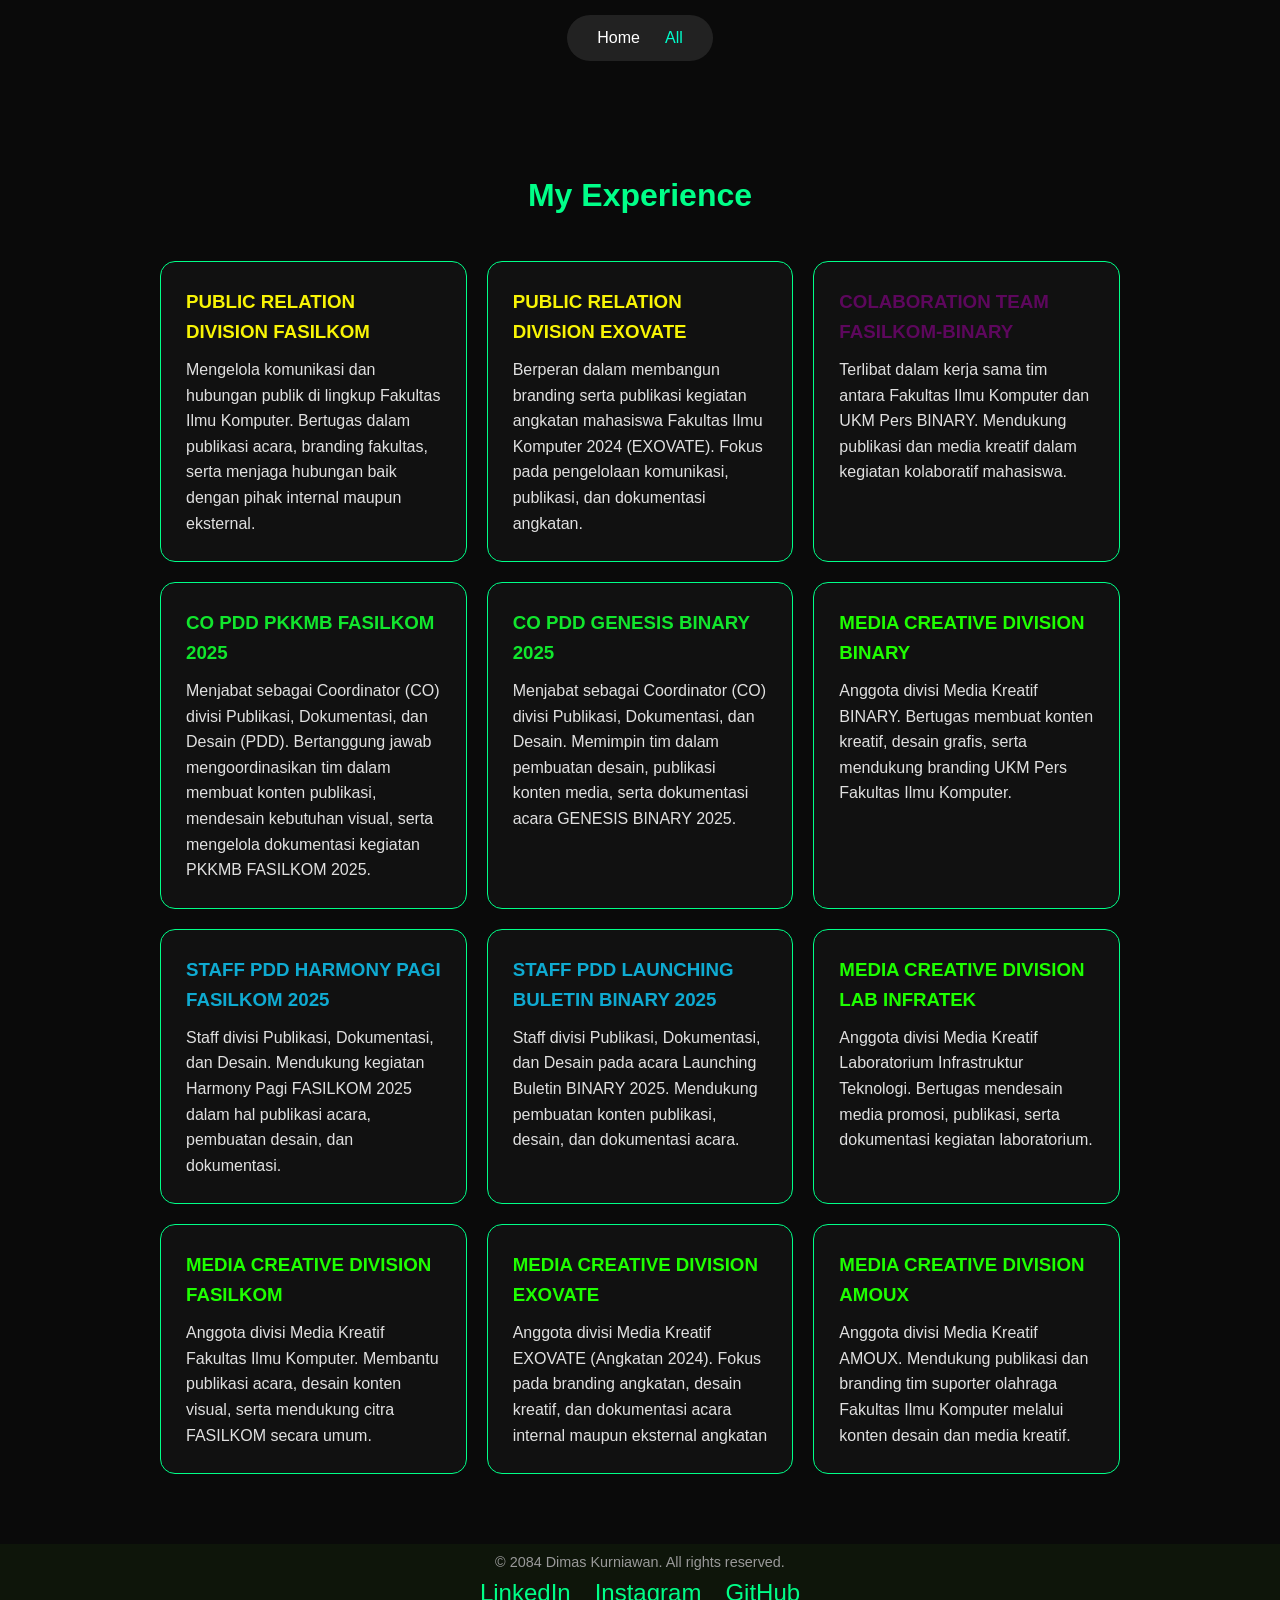
==== experience.html @ d2fc6486 "Initial commit" ====
<!DOCTYPE html>
<html lang="id">
<head>
  <meta charset="UTF-8">
  <meta name="viewport" content="width=device-width, initial-scale=1.0">
  <title>My Experience | Dimas Kurniawan</title>
  <link rel="stylesheet" href="https://cdnjs.cloudflare.com/ajax/libs/font-awesome/6.5.0/css/all.min.css">
  <link rel="stylesheet" href="style.css">
</head>
<body>

  <!-- NAVBAR -->
  <nav class="navbar">
    <div class="nav-container">
      <ul class="nav-links">
        <li><a href="index.html">Home</a></li>
        <li><a href="experience.html" class="active">All</a></li>
      </ul>
    </div>
  </nav>

  <!-- SECTION PENGALAMAN -->
  <section class="projects-section" style="margin-top:100px;">
    <h2>My Experience</h2>
    <div class="projects">

      <div class="card_1">
        <h3>PUBLIC RELATION DIVISION FASILKOM</h3>
        <p>Mengelola komunikasi dan hubungan publik di lingkup Fakultas Ilmu Komputer. Bertugas dalam publikasi acara, branding fakultas, serta menjaga hubungan baik dengan pihak internal maupun eksternal.</p>
      </div>

      <div class="card_1">
        <h3>PUBLIC RELATION DIVISION EXOVATE</h3>
        <p>Berperan dalam membangun branding serta publikasi kegiatan angkatan mahasiswa Fakultas Ilmu Komputer 2024 (EXOVATE). Fokus pada pengelolaan komunikasi, publikasi, dan dokumentasi angkatan.</p>
      </div>

      <div class="card_0">
        <h3>COLABORATION TEAM FASILKOM-BINARY</h3>
        <p>Terlibat dalam kerja sama tim antara Fakultas Ilmu Komputer dan UKM Pers BINARY. Mendukung publikasi dan media kreatif dalam kegiatan kolaboratif mahasiswa.</p>
      </div>

      <div class="card_2">
        <h3>CO PDD PKKMB FASILKOM 2025</h3>
        <p>Menjabat sebagai Coordinator (CO) divisi Publikasi, Dokumentasi, dan Desain (PDD).
        Bertanggung jawab mengoordinasikan tim dalam membuat konten publikasi, mendesain kebutuhan visual, serta mengelola dokumentasi kegiatan PKKMB FASILKOM 2025.</p>
      </div>

      <div class="card_2">
        <h3>CO PDD GENESIS BINARY 2025</h3>
        <p>Menjabat sebagai Coordinator (CO) divisi Publikasi, Dokumentasi, dan Desain.
        Memimpin tim dalam pembuatan desain, publikasi konten media, serta dokumentasi acara GENESIS BINARY 2025.</p>
      </div>

      <div class="card">
        <h3>MEDIA CREATIVE DIVISION BINARY</h3>
        <p>Anggota divisi Media Kreatif BINARY. Bertugas membuat konten kreatif, desain grafis, serta mendukung branding UKM Pers Fakultas Ilmu Komputer.</p>
      </div>

      <div class="card_3">
        <h3>STAFF PDD HARMONY PAGI FASILKOM 2025</h3>
        <p>Staff divisi Publikasi, Dokumentasi, dan Desain. Mendukung kegiatan Harmony Pagi FASILKOM 2025 dalam hal publikasi acara, pembuatan desain, dan dokumentasi.</p>
      </div>

      <div class="card_3">
        <h3>STAFF PDD LAUNCHING BULETIN BINARY 2025</h3>
        <p>Staff divisi Publikasi, Dokumentasi, dan Desain pada acara Launching Buletin BINARY 2025. Mendukung pembuatan konten publikasi, desain, dan dokumentasi acara.</p>
      </div>

      <div class="card">
        <h3>MEDIA CREATIVE DIVISION LAB INFRATEK</h3>
        <p>Anggota divisi Media Kreatif Laboratorium Infrastruktur Teknologi. Bertugas mendesain media promosi, publikasi, serta dokumentasi kegiatan laboratorium.</p>
      </div>

      <div class="card">
        <h3>MEDIA CREATIVE DIVISION FASILKOM</h3>
        <p>Anggota divisi Media Kreatif Fakultas Ilmu Komputer. Membantu publikasi acara, desain konten visual, serta mendukung citra FASILKOM secara umum.</p>
      </div>

      <div class="card">
        <h3>MEDIA CREATIVE DIVISION EXOVATE</h3>
        <p>Anggota divisi Media Kreatif EXOVATE (Angkatan 2024). Fokus pada branding angkatan, desain kreatif, dan dokumentasi acara internal maupun eksternal angkatan</p>
      </div>

      <div class="card">
        <h3>MEDIA CREATIVE DIVISION AMOUX</h3>
        <p>Anggota divisi Media Kreatif AMOUX. Mendukung publikasi dan branding tim suporter olahraga Fakultas Ilmu Komputer melalui konten desain dan media kreatif.</p>
      </div>

    </div>
  </section>

  <!-- FOOTER -->
  <footer>
    <p>&copy; 2084 Dimas Kurniawan. All rights reserved.</p>
    <div class="socials">
      <a href="https://id.linkedin.com/in/dimas-kurniawan-h" target="_blank">LinkedIn</a>
      <a href="https://www.instagram.com/dmskrnwnhrynt" target="_blank">Instagram</a>
      <a href="https://github.com/Dimas1007" target="_blank">GitHub</a>
    </div>
  </footer>

</body>
</html>
---- style.css ----
/* Reset */
* {
  margin: 0;
  padding: 0;
  box-sizing: border-box;
}

body {
  font-family: "Segoe UI", sans-serif;
  background: #0a0a0a;
  color: #e0e0e0;
  line-height: 1.6;
}

/* ===== NAVBAR TRANSPARAN ===== */
.navbar {
  position: fixed;
  top: 0;
  width: 100%;
  padding: 15px 60px;
  display: flex;
  justify-content: center;
  align-items: center;
  background: transparent;
  z-index: 1000;
  transition: 0.3s;
}

/* Tambahan efek sedikit saat discroll */
.navbar.scrolled {
  background: rgba(0, 0, 0, 0.6);
  backdrop-filter: blur(10px);
  box-shadow: 0 4px 15px rgba(0, 0, 0, 0.3);
}

.nav-container {
  display: flex;
  align-items: center;
  justify-content: center;
  width: 100%;
}

/* ===== MENU ===== */
.nav-links {
  list-style: none;
  display: flex;
  gap: 25px;
  background: rgba(255, 255, 255, 0.1);
  padding: 10px 30px;
  border-radius: 30px;
  backdrop-filter: blur(10px);
}

.nav-links a {
  color: #fff;
  text-decoration: none;
  font-weight: 500;
  transition: 0.3s;
}

.nav-links a:hover,
.nav-links a.active {
  color: #00ffcc;
}


/* Tambahkan jarak agar konten tidak tertutup navbar */
header.hero, section {
  scroll-margin-top: 80px;
}

html {
  scroll-behavior: smooth;
}

/* HERO */
.hero {
  height: 100vh;
  background: url('https://picsum.photos/1920/1080?blur') center/cover no-repeat;
  position: relative;
}

.hero .overlay {
  background: rgba(0, 0, 0, 0.7);
  height: 100%;
  display: flex;
  flex-direction: column;
  justify-content: center;
  align-items: center;
  text-align: center;
  padding: 20px;
}

.hero h1 {
  font-size: 3rem;
  color: #00ff88;
  margin-bottom: 15px;
}

.hero p {
  font-size: 1.3rem;
  margin-bottom: 25px;
  color: #b5ffc7;
}

.hero button {
  padding: 12px 25px;
  font-size: 1rem;
  border: 2px solid #00ff88;
  background: transparent;
  color: #00ff88;
  border-radius: 30px;
  cursor: pointer;
  transition: 0.3s;
}

.hero button:hover {
  background: #00ff88;
  color: #0a0a0a;
}

/* Sections */
section {
  padding: 70px 20px;
  max-width: 1000px;
  margin: auto;
}

section h2 {
  text-align: center;
  color: #00ff88;
  font-size: 2rem;
  margin-bottom: 40px;
}

.about p {
  text-align: center;
  max-width: 700px;
  margin: auto;
  color: #ccc;
  font-size: 1.1rem;
}

/* Sosial Media Icons di About */
.social-icons {
  margin-top: 25px;
  text-align: center;
}

.social-icons a {
  color: #00ff88;
  font-size: 1.8rem;
  margin: 0 12px;
  transition: transform 0.3s ease, color 0.3s ease;
}

.social-icons a:hover {
  color: #ffffff;
  transform: scale(1.3);
}

.social-icons {
  opacity: 0;
  transform: translateY(20px);
  animation: fadeInUp 1s ease forwards;
  animation-delay: 0.3s;
}

@keyframes fadeInUp {
  to {
    opacity: 1;
    transform: translateY(0);
  }
}

/* ===== PROJECT SECTION ===== */

.projects {
  display: grid;
  grid-template-columns: repeat(auto-fit, minmax(260px, 1fr));
  gap: 20px;
}

.profile-pic {
  width: 150px;
  height: 150px;
  border-radius: 50%;
  object-fit: cover;
  margin: 20px auto;
  display: block;
  border: 3px solid #00ff88;
  box-shadow: 0 4px 10px rgba(0, 255, 136, 0.4);
}
.card {
  background: #111;
  padding: 25px;
  border-radius: 15px;
  border: 1px solid #00ff88;
  transition: transform 0.3s ease, box-shadow 0.3s ease;
}

.card:hover {
  transform: translateY(-10px);
  box-shadow: 0 0 20px #0a1f5c;
}

.card h3 {
  color: #1eff00;
  margin-bottom: 10px;
}

.card_0 {
  background: #111;
  padding: 25px;
  border-radius: 15px;
  border: 1px solid #00ff88;
  transition: transform 0.3s ease, box-shadow 0.3s ease;
}

.card_0:hover {
  transform: translateY(-10px);
  box-shadow: 0 0 20px #0a1f5c;
}

.card_0 h3 {
  color: #800380af;
  margin-bottom: 10px;
}

.card_1 {
  background: #111;
  padding: 25px;
  border-radius: 15px;
  border: 1px solid #00ff88;
  transition: transform 0.3s ease, box-shadow 0.3s ease;
}

.card_1:hover {
  transform: translateY(-10px);
  box-shadow: 0 0 20px #0a1f5c;
}

.card_1 h3 {
  color: #f8f405;
  margin-bottom: 10px;
}

.card_2 {
  background: #111;
  padding: 25px;
  border-radius: 15px;
  border: 1px solid #00ff88;
  transition: transform 0.3s ease, box-shadow 0.3s ease;
}

.card_2:hover {
  transform: translateY(-10px);
  box-shadow: 0 0 20px #0a1f5c;
}

.card_2 h3 {
  color: #11e62d;
  margin-bottom: 10px;
}

.card_3 {
  background: #111;
  padding: 25px;
  border-radius: 15px;
  border: 1px solid #00ff88;
  transition: transform 0.3s ease, box-shadow 0.3s ease;
}

.card_3:hover {
  transform: translateY(-10px);
  box-shadow: 0 0 20px #0a1f5c;
}

.card_3 h3 {
  color: #0faad1;
  margin-bottom: 10px;
}

/* Tabs */
.tabs {
  display: flex;
  justify-content: center;
  gap: 15px;
  margin-bottom: 30px;
}

.tab-button {
  padding: 10px 20px;
  background: #111;
  color: white;
  border: 2px solid #27ae60;
  border-radius: 20px;
  cursor: pointer;
  transition: 0.3s;
}

.tab-button.active,
.tab-button:hover {
  background: #27ae60;
  color: black;
}

/* Tab content */
.tab-content {
  display: none;
}

.tab-content.active {
  display: block;
}

/* ===== MY PENGALAMAN SECTION ===== */
.pengalaman-section {
  text-align: center;
  padding: 100px 0;
  color: white;
}

.section-title {
  font-size: 2.5rem;
  font-weight: 700;
  margin-bottom: 60px;
  color: #0cce2c;
}

/* Container 3 kolom sejajar */
.pengalaman-container {
  display: flex;
  justify-content: center;
  align-items: flex-start;
  gap: 30px;
  flex-wrap: wrap;
}

/* Card */
.pengalaman-card {
  background: #111;
  border-radius: 15px;
  overflow: hidden;
  width: 300px;
  transition: transform 0.3s, box-shadow 0.3s;
}

.pengalaman-card:hover {
  transform: translateY(-8px);
  box-shadow: 0 8px 25px rgba(3, 253, 15, 0.3);
}

/* Foto atas */
.pengalaman-img {
  width: 100%;
  height: 200px;
  object-fit: cover;
  border-bottom: 2px solid #00ff22;
}

/* Info bawah */
.pengalaman-info {
  background: #111;
  padding: 15px 10px;
}

.pengalaman-info h3 {
  color: #00ff37;
  font-size: 1rem;
  font-weight: 600;
}

/* ===== TOMBOL ALL ===== */
.all-btn-container {
  margin-top: 50px;
}

.all-btn {
  background: linear-gradient(90deg, #426945, #29412e);
  padding: 12px 40px;
  border-radius: 30px;
  text-decoration: none;
  color: white;
  font-weight: 600;
  letter-spacing: 1px;
  box-shadow: 0 0 15px rgba(0, 255, 204, 0.4);
  transition: all 0.3s;
}

.all-btn:hover {
  transform: scale(1.05);
  box-shadow: 0 0 20px rgba(0, 255, 204, 0.4);
}

/* Efek tambahan khusus tombol All Project */
.all-btn-container:nth-of-type(1) .all-btn {
  background: linear-gradient(90deg, #29412e, #426945);
  box-shadow: 0 0 15px rgba(0, 255, 170, 0.4);
}

.all-btn-container:nth-of-type(1) .all-btn:hover {
  box-shadow: 0 0 25px rgba(0, 255, 204, 0.4);
  transform: scale(1.08);
}

.all-btn {
  background-color: #00ff88;
  color: #000;
  padding: 10px 30px;
  border-radius: 30px;
  text-decoration: none;
  font-weight: 600;
  transition: 0.3s ease;
}

.all-btn:hover {
  background-color: #00cc6a;
  transform: scale(1.05);
}

.project-btn {
  display: flex;
  justify-content: center; /* Biar tombol di tengah */
  margin-top: -35px;        /* Jarak dari elemen atas */
  position: relative; 
}

.experience-btn {
  position: static; /* Normal, nggak naik */
}


/* ===== MY SKILLS SECTION ===== */
.skills-grid {
  display: grid;
  grid-template-columns: repeat(auto-fit, minmax(120px, 1fr));
  gap: 30px;
  justify-items: center;
}

.skill {
  background: #111;
  padding: 20px;
  border-radius: 15px;
  box-shadow: 0 4px 6px rgba(0, 255, 21, 0.3);
  transition: transform 0.3s ease, box-shadow 0.3s ease;
}

.skill:hover {
  transform: translateY(-10px);
  box-shadow: 0 8px 14px rgba(4, 0, 255, 0.5);
}

.skill img {
  width: 50px;
  height: 50px;
  margin-bottom: 10px;
}

.skill p {
  color: white;
  font-size: 0.9rem;
  font-weight: bold;
}

/* Animasi hover khusus design */
#design .skill img {
  transition: transform 0.6s ease;
}

#design .skill:hover img {
  transform: rotate(360deg);
}

/* Footer */
footer {
  background: #20420e35;
  text-align: center;
  padding: 7px;
  color: #999;
  font-size: 0.9rem;

  .socials a {
  margin: 0 10px;
  font-size: 1.5rem;
  color: #00ff88;
  transition: transform 0.3s, color 0.3s;
}

.socials a:hover {
  color: #ffffff;
  transform: scale(1.2);
}
}
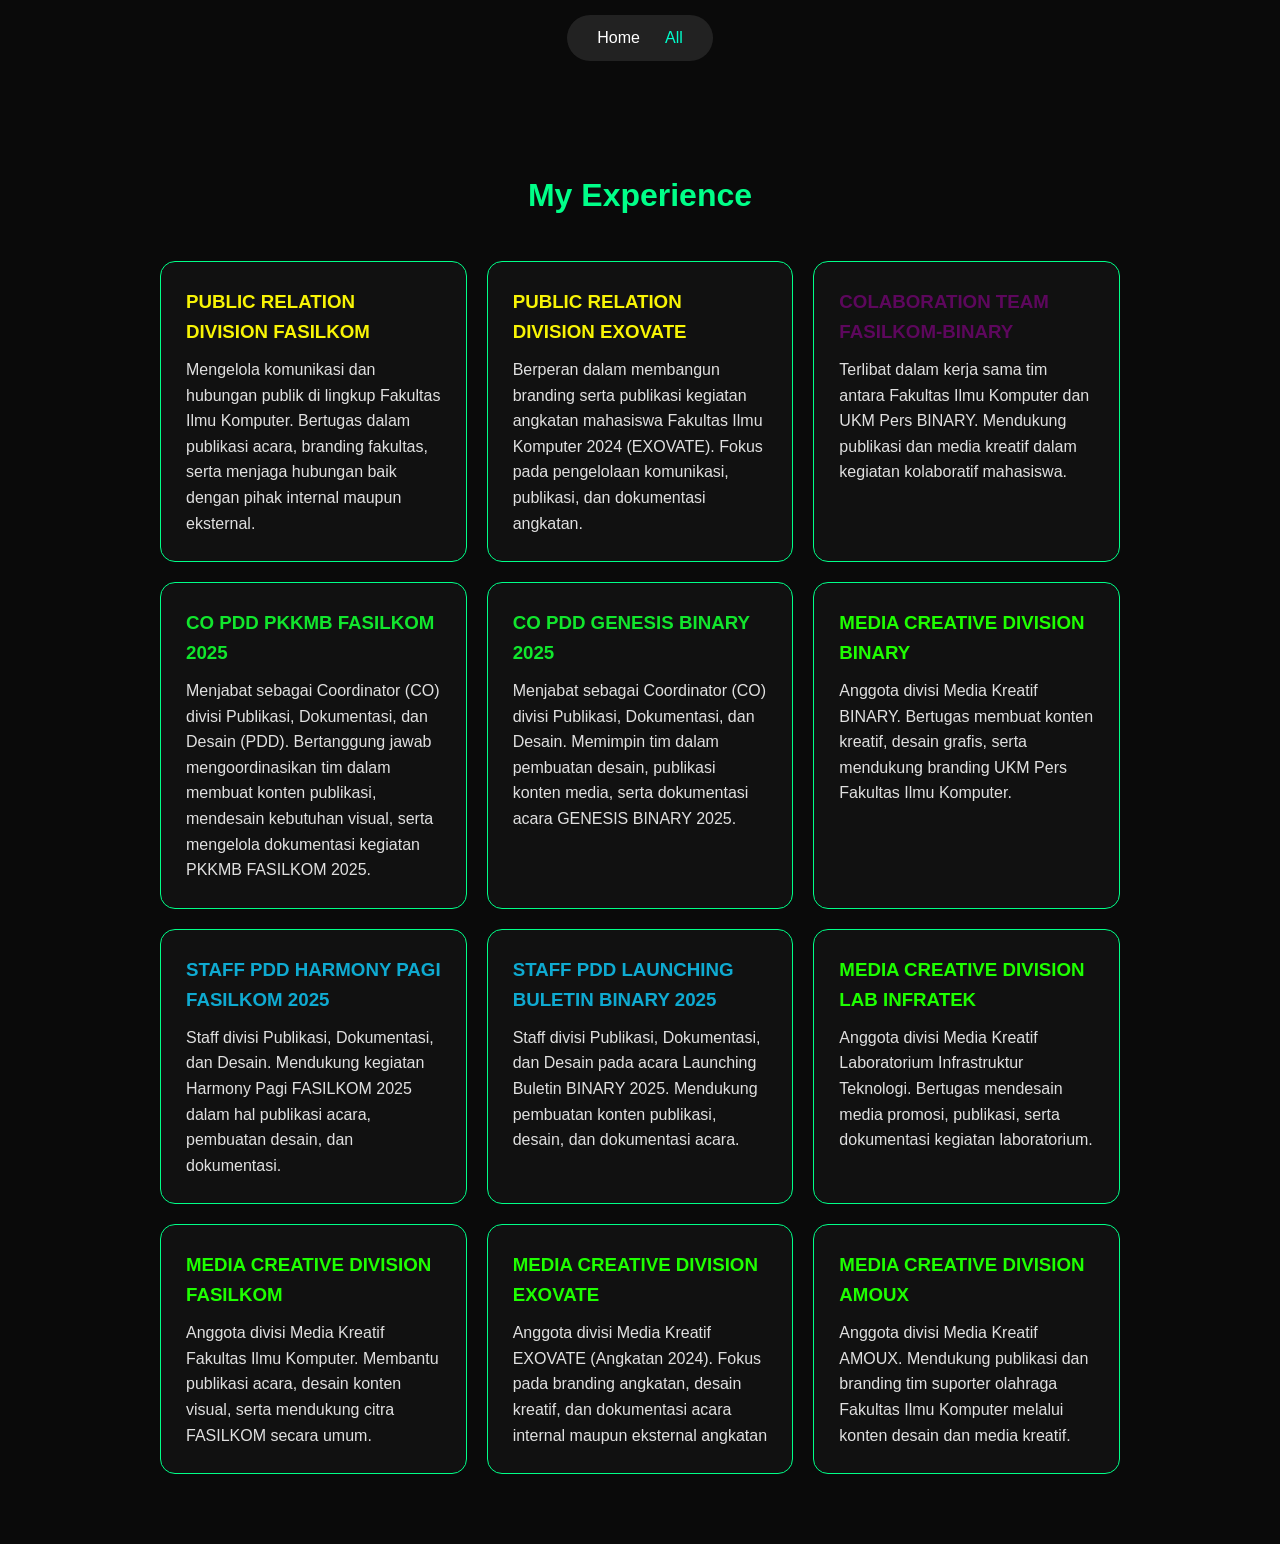
==== commit 1e4bb7cf: "ubah footer" ====
--- a/experience.html
+++ b/experience.html
@@ -89,15 +89,5 @@
     </div>
   </section>
 
-  <!-- FOOTER -->
-  <footer>
-    <p>&copy; 2084 Dimas Kurniawan. All rights reserved.</p>
-    <div class="socials">
-      <a href="https://id.linkedin.com/in/dimas-kurniawan-h" target="_blank">LinkedIn</a>
-      <a href="https://www.instagram.com/dmskrnwnhrynt" target="_blank">Instagram</a>
-      <a href="https://github.com/Dimas1007" target="_blank">GitHub</a>
-    </div>
-  </footer>
-
 </body>
 </html>
